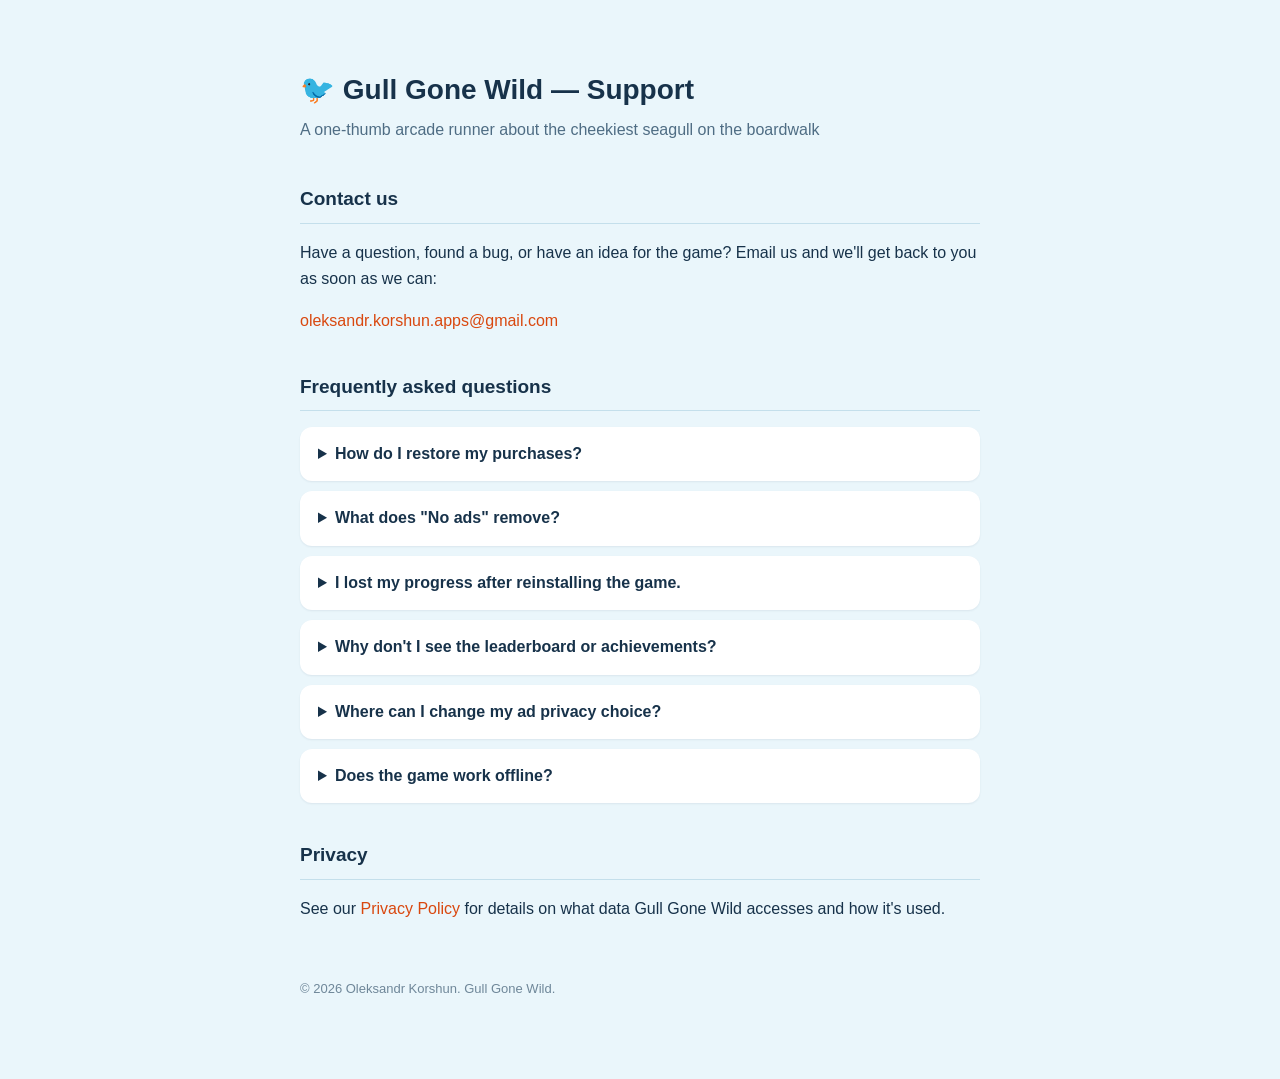
==== index.html @ eb960ddb "feat: support and privacy pages for Gull Gone Wild Co-Authored-By: Claude Opus 5.5 <noreply@anthropi" ====
<!DOCTYPE html>
<html lang="en">
<head>
<meta charset="UTF-8">
<meta name="viewport" content="width=device-width, initial-scale=1.0">
<title>Gull Gone Wild — Support</title>
<link rel="stylesheet" href="style.css">
</head>
<body>
<div class="wrap">
  <h1>🐦 Gull Gone Wild — Support</h1>
  <p class="tagline">A one-thumb arcade runner about the cheekiest seagull on the boardwalk</p>

  <h2>Contact us</h2>
  <p>Have a question, found a bug, or have an idea for the game? Email us and we'll get back to you as soon as we can:</p>
  <p><a href="mailto:oleksandr.korshun.apps@gmail.com">oleksandr.korshun.apps@gmail.com</a></p>

  <h2>Frequently asked questions</h2>

  <details>
    <summary>How do I restore my purchases?</summary>
    <p>Open the Shop and tap "Restore purchases". Looks and "No ads" bought on this Apple ID before are unlocked again at no extra cost. Coin packs are used up when bought and can't be restored.</p>
  </details>

  <details>
    <summary>What does "No ads" remove?</summary>
    <p>It turns off the ads that show between runs. Rewarded ads stay available as an option: you choose to watch one to revive, double your coins or get a handful of coins.</p>
  </details>

  <details>
    <summary>I lost my progress after reinstalling the game.</summary>
    <p>Your progress (coins, looks, records) is stored only on your device, so deleting the game deletes it too. Purchases are tied to your Apple ID: use "Restore purchases" in the Shop to get them back. Your best score stays on the Game Center leaderboard.</p>
  </details>

  <details>
    <summary>Why don't I see the leaderboard or achievements?</summary>
    <p>They use Game Center. Make sure you're signed in under Settings → Game Center on your iPhone, then reopen the game.</p>
  </details>

  <details>
    <summary>Where can I change my ad privacy choice?</summary>
    <p>If you're in a region where the game asks for consent before showing ads (for example the EU or the UK), a "Privacy options" button appears in the game's settings. You can review or change your answer there at any time.</p>
  </details>

  <details>
    <summary>Does the game work offline?</summary>
    <p>Yes. You can play without an internet connection. Ads, purchases and Game Center simply wait until you're back online.</p>
  </details>

  <h2>Privacy</h2>
  <p>See our <a href="privacy.html">Privacy Policy</a> for details on what data Gull Gone Wild accesses and how it's used.</p>

  <footer>© 2026 Oleksandr Korshun. Gull Gone Wild.</footer>
</div>
</body>
</html>
---- style.css ----
:root { color-scheme: light; }
body {
  margin: 0;
  font-family: -apple-system, BlinkMacSystemFont, "Segoe UI", Roboto, sans-serif;
  background: #eaf6fb;
  color: #17324a;
  line-height: 1.65;
}
.wrap { max-width: 680px; margin: 0 auto; padding: 48px 24px 80px; }
h1 { font-size: 28px; margin-bottom: 4px; }
.tagline, .updated { color: #4f6d84; margin-top: 0; margin-bottom: 40px; }
.updated { font-size: 14px; }
h2 { font-size: 19px; margin-top: 36px; border-bottom: 1px solid #c4dfeb; padding-bottom: 8px; }
a { color: #d9480f; text-decoration: none; }
a:hover { text-decoration: underline; }
details { background: #ffffff; border-radius: 12px; padding: 14px 18px; margin: 10px 0; box-shadow: 0 1px 2px rgba(23,50,74,.08); }
summary { cursor: pointer; font-weight: 600; }
ul { padding-left: 20px; }
li { margin-bottom: 8px; }
footer { margin-top: 56px; color: #6f8799; font-size: 13px; }
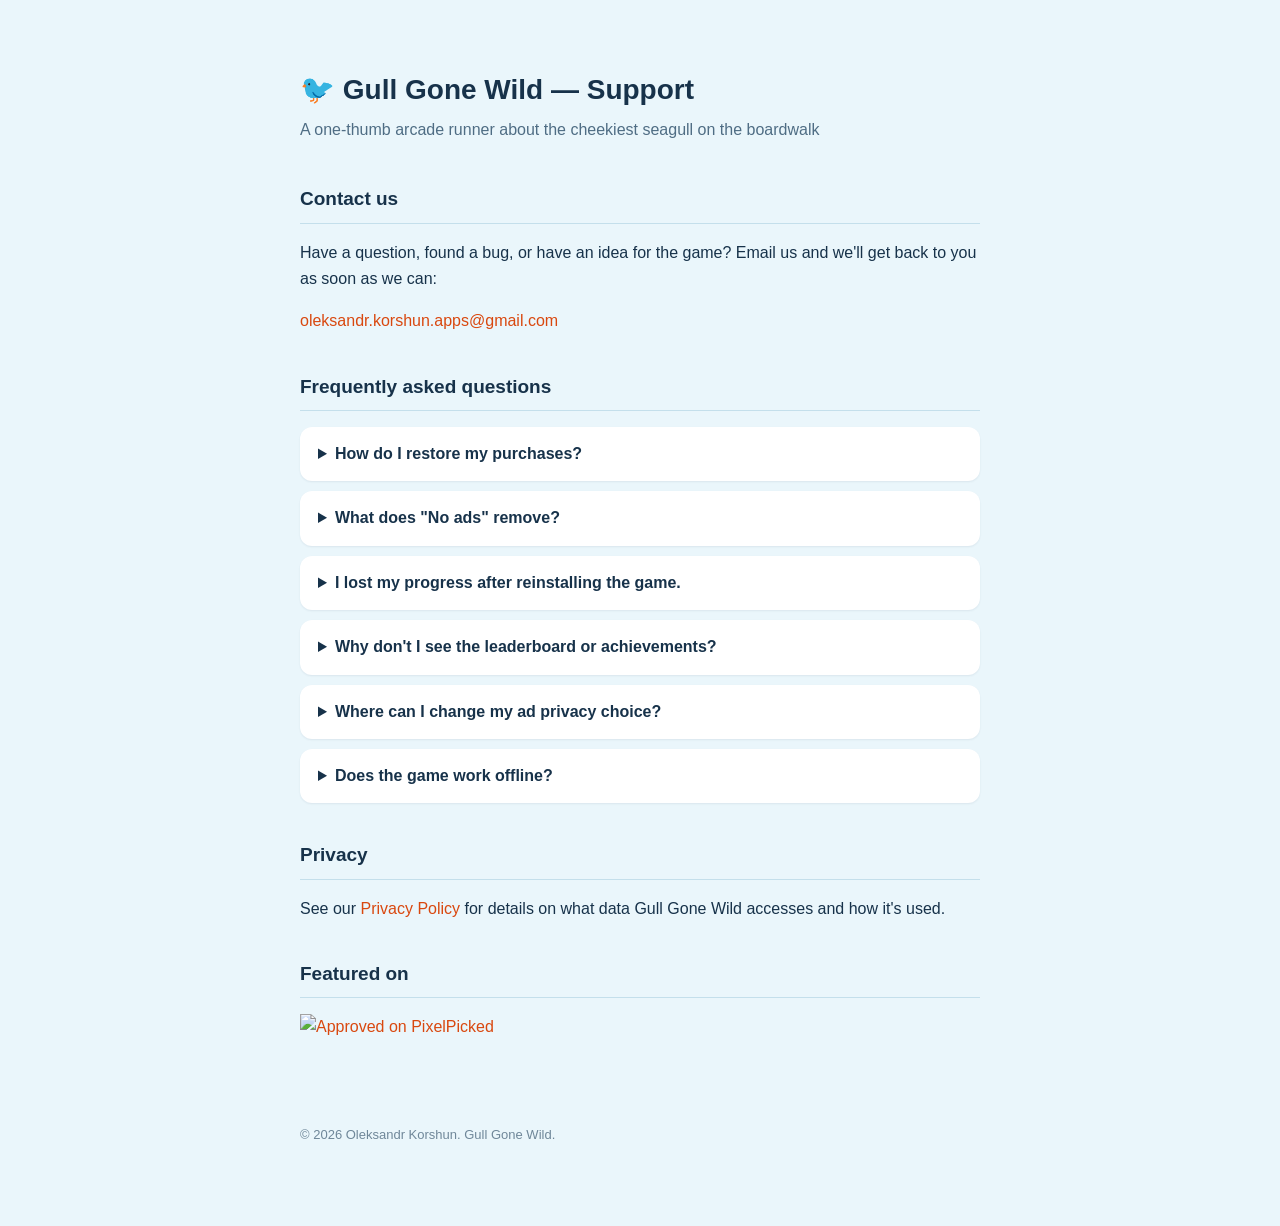
==== commit 69f70a58: "feat: PixelPicked badge on the support page Co-Authored-By: Claude Opus 5.5 <noreply@anthropic.com>" ====
--- a/index.html
+++ b/index.html
@@ -50,6 +50,13 @@
   <h2>Privacy</h2>
   <p>See our <a href="privacy.html">Privacy Policy</a> for details on what data Gull Gone Wild accesses and how it's used.</p>
 
+  <h2>Featured on</h2>
+  <p class="badges">
+    <a href="https://pixelpicked.com/game/5ty0noQKAAS/gull-gone-wild" target="_blank" rel="noopener">
+      <img src="https://api.pixelpicked.com/api/badges/5ty0noQKAAS/live.png?theme=light" width="250" height="54" alt="Approved on PixelPicked" />
+    </a>
+  </p>
+
   <footer>© 2026 Oleksandr Korshun. Gull Gone Wild.</footer>
 </div>
 </body>
--- a/style.css
+++ b/style.css
@@ -18,3 +18,4 @@
 ul { padding-left: 20px; }
 li { margin-bottom: 8px; }
 footer { margin-top: 56px; color: #6f8799; font-size: 13px; }
+.badges img { display: block; max-width: 100%; height: auto; }
